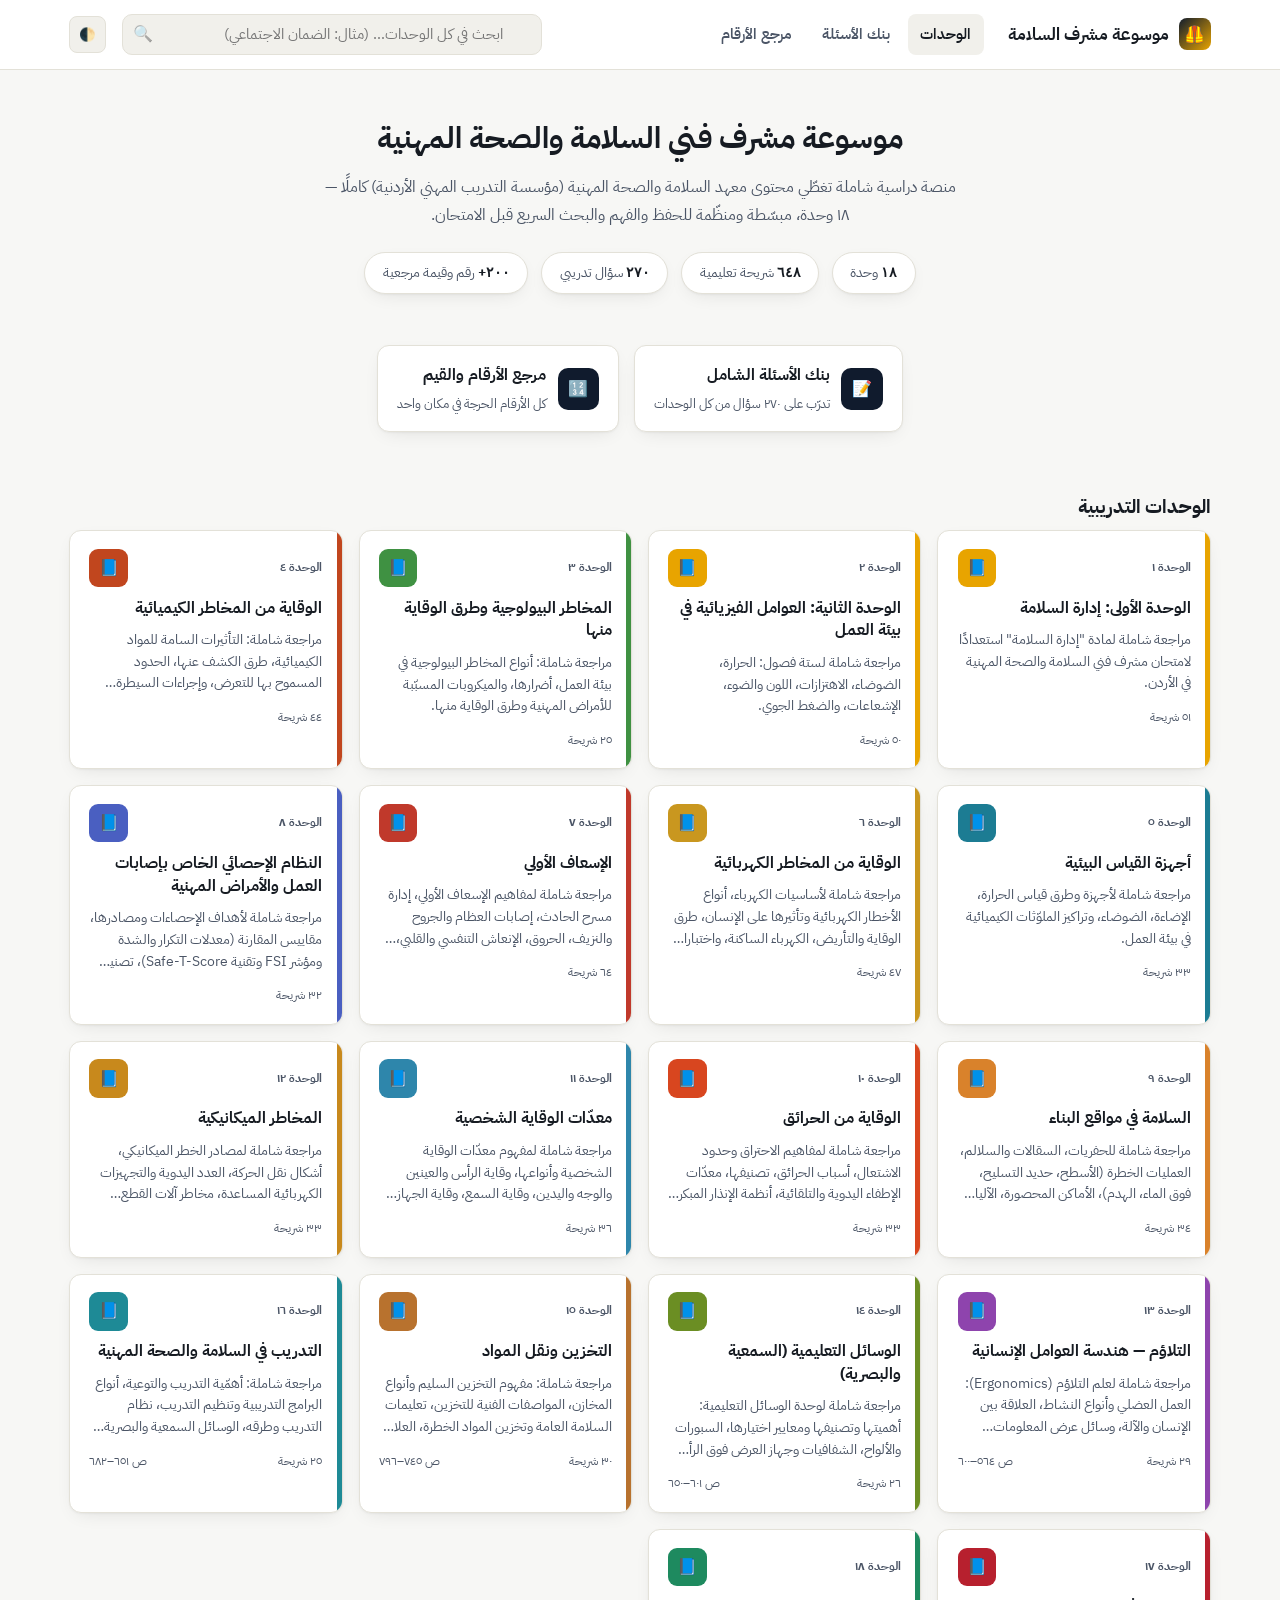
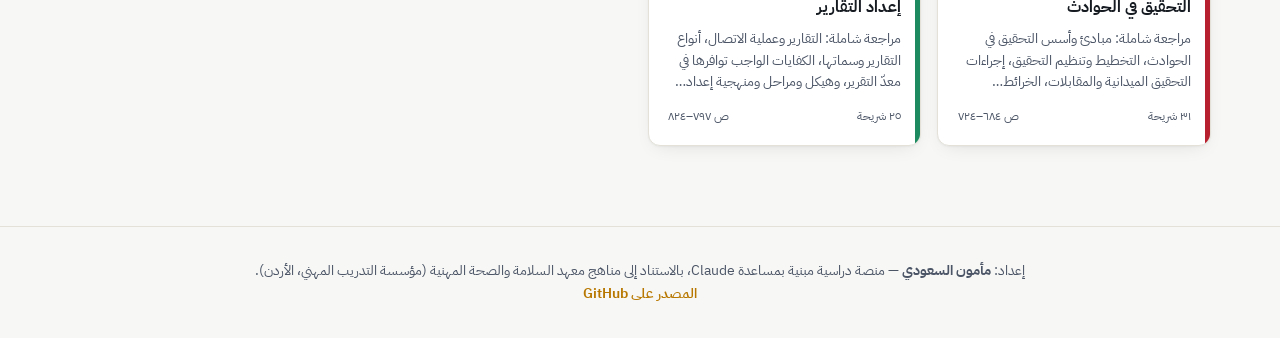
==== index.html @ 8587c23a "Initial commit: OSH supervisor study platform (18 units) Static study site covering all 18 units of " ====
<!DOCTYPE html>
<html lang="ar" dir="rtl">
<head>
<meta charset="UTF-8">
<meta name="viewport" content="width=device-width, initial-scale=1">
<title>موسوعة مشرف السلامة — منصة دراسية شاملة</title>
<meta name="description" content="منصة دراسية شاملة لتحضير امتحان مشرف فني السلامة والصحة المهنية: 18 وحدة، بنك أسئلة، مرجع أرقام، وبحث فوري في كل المحتوى.">
<link rel="preconnect" href="https://fonts.googleapis.com">
<link rel="preconnect" href="https://fonts.gstatic.com" crossorigin>
<link href="https://fonts.googleapis.com/css2?family=IBM+Plex+Sans+Arabic:wght@400;500;600;700;800&family=IBM+Plex+Mono:wght@500&display=swap" rel="stylesheet">
<link rel="stylesheet" href="assets/style.css">
<link rel="icon" href="data:image/svg+xml,<svg xmlns=%22http://www.w3.org/2000/svg%22 viewBox=%220 0 100 100%22><text y=%22.9em%22 font-size=%2290%22>🦺</text></svg>">
</head>
<body>

<header class="site">
  <div class="header-row">
    <a class="brand" href="index.html"><span class="logo">🦺</span><span>موسوعة مشرف السلامة</span></a>
    <button class="hamburger" id="hamburger" aria-label="القائمة">☰</button>
    <nav class="top" id="topNav">
      <a href="index.html" class="active">الوحدات</a>
      <a href="quiz.html">بنك الأسئلة</a>
      <a href="numbers.html">مرجع الأرقام</a>
    </nav>
    <div class="search-wrap">
      <input id="globalSearch" type="text" placeholder="ابحث في كل الوحدات… (مثال: الضمان الاجتماعي)" autocomplete="off">
      <span class="search-icon">🔍</span>
      <div class="search-results" id="searchResults"></div>
    </div>
    <button class="theme-btn" id="themeToggle" title="تبديل الوضع الليلي/النهاري">🌓</button>
  </div>
</header>

<main class="wrap">
  <section class="hero">
    <h1>موسوعة مشرف فني السلامة والصحة المهنية</h1>
    <p>منصة دراسية شاملة تغطّي محتوى معهد السلامة والصحة المهنية (مؤسسة التدريب المهني الأردنية) كاملًا — ١٨ وحدة، مبسّطة ومنظّمة للحفظ والفهم والبحث السريع قبل الامتحان.</p>
    <div class="stats-strip">
      <span class="stat-chip"><b id="statUnits">١٨</b> وحدة</span>
      <span class="stat-chip"><b id="statSlides">—</b> شريحة تعليمية</span>
      <span class="stat-chip"><b id="statQ">٢٧٠</b> سؤال تدريبي</span>
      <span class="stat-chip"><b id="statNum">٢٠٠+</b> رقم وقيمة مرجعية</span>
    </div>
  </section>

  <div class="tools-row">
    <a class="tool-card" href="quiz.html">
      <span class="ic">📝</span>
      <span><span class="tt">بنك الأسئلة الشامل</span><br><span class="ds">تدرّب على ٢٧٠ سؤال من كل الوحدات</span></span>
    </a>
    <a class="tool-card" href="numbers.html">
      <span class="ic">🔢</span>
      <span><span class="tt">مرجع الأرقام والقيم</span><br><span class="ds">كل الأرقام الحرجة في مكان واحد</span></span>
    </a>
  </div>

  <section class="section-h"><h2>الوحدات التدريبية</h2></section>
  <div class="grid" id="unitsGrid">
    <div class="loading">جاري التحميل…</div>
  </div>
</main>

<footer class="site">
  <div class="wrap">
    إعداد: <strong>مأمون السعودي</strong> — منصة دراسية مبنية بمساعدة Claude، بالاستناد إلى مناهج معهد السلامة والصحة المهنية (مؤسسة التدريب المهني، الأردن).<br>
    <a href="https://github.com/mam87/osh-supervisor-study" target="_blank" rel="noopener">المصدر على GitHub</a>
  </div>
</footer>

<script src="assets/app.js"></script>
<script>
(async function(){
  try{
    const catalog = await loadJSON("catalog.json");
    const grid = document.getElementById("unitsGrid");
    let totalSlides = 0;
    grid.innerHTML = catalog.map(u => {
      totalSlides += u.slideCount;
      const c = u.colors || {};
      return `<a class="ucard" href="unit.html?u=${u.n}" style="--uc-color:${c.amber || '#E8A400'}">
        <div style="display:flex; align-items:center; justify-content:space-between;">
          <span class="un">الوحدة ${toAr(u.n)}</span>
          <span class="uicon" style="--uc-color:${c.amber || '#E8A400'}">📘</span>
        </div>
        <div class="ut">${escapeHtml(u.title)}</div>
        <div class="ud">${escapeHtml(u.description || '')}</div>
        <div class="um"><span>${toAr(u.slideCount)} شريحة</span>${u.pages && u.pages !== '—' ? `<span>ص ${u.pages}</span>` : '<span></span>'}</div>
      </a>`;
    }).join("");
    document.getElementById("statSlides").textContent = toAr(totalSlides);
  }catch(e){
    document.getElementById("unitsGrid").innerHTML = '<div class="empty-state">تعذّر تحميل بيانات الوحدات.</div>';
    console.error(e);
  }
})();
function toAr(n){
  const d = ['٠','١','٢','٣','٤','٥','٦','٧','٨','٩'];
  return String(n).split('').map(c => /[0-9]/.test(c) ? d[+c] : c).join('');
}
</script>
</body>
</html>
---- assets/style.css ----
/* ===== OSH Supervisor Study — shared site stylesheet ===== */
:root{
  --bg:#F7F7F5; --surface:#FFFFFF; --surface-2:#F1F0EB;
  --ink:#161B22; --ink-soft:#4B5566; --line:#E3E1D8;
  --brand:#101B2D; --brand-2:#E8A400; --brand-2-deep:#B87800;
  --good:#1E6E4E; --bad:#B3271E;
  --radius:12px;
  --shadow:0 1px 2px rgba(20,20,10,.04), 0 6px 20px -8px rgba(20,20,10,.12);
  color-scheme: light;
}
:root[data-theme="dark"]{
  --bg:#0F1115; --surface:#171A21; --surface-2:#1D212B;
  --ink:#EDEEF0; --ink-soft:#A9AFBC; --line:#2A2F3A;
  color-scheme: dark;
}
@media (prefers-color-scheme: dark){
  :root:not([data-theme="light"]){
    --bg:#0F1115; --surface:#171A21; --surface-2:#1D212B;
    --ink:#EDEEF0; --ink-soft:#A9AFBC; --line:#2A2F3A;
    color-scheme: dark;
  }
}
*{box-sizing:border-box;}
html{scroll-behavior:smooth;}
body{
  margin:0; background:var(--bg); color:var(--ink);
  font-family:'IBM Plex Sans Arabic', system-ui, -apple-system, sans-serif;
  line-height:1.75; -webkit-font-smoothing:antialiased;
}
a{color:inherit;}
img{max-width:100%;}
.wrap{max-width:1180px; margin:0 auto; padding:0 1.2rem;}

/* ---------- Header ---------- */
header.site{
  position:sticky; top:0; z-index:50; background:rgba(var(--surface-rgb,255,255,255),.9);
  background:var(--surface); border-bottom:1px solid var(--line);
  backdrop-filter:blur(8px);
}
.header-row{display:flex; align-items:center; gap:1rem; padding:.85rem 1.2rem; max-width:1180px; margin:0 auto;}
.brand{display:flex; align-items:center; gap:.6rem; font-weight:700; font-size:1.05rem; white-space:nowrap; text-decoration:none; color:var(--ink);}
.brand .logo{width:2rem; height:2rem; border-radius:8px; background:linear-gradient(135deg,var(--brand),var(--brand-2)); display:flex; align-items:center; justify-content:center; color:#fff; font-size:1.05rem; flex-shrink:0;}
nav.top{display:flex; gap:.3rem; margin-inline-start:.5rem;}
nav.top a{padding:.5rem .8rem; border-radius:8px; font-size:.92rem; font-weight:600; color:var(--ink-soft); text-decoration:none; white-space:nowrap;}
nav.top a:hover, nav.top a.active{background:var(--surface-2); color:var(--ink);}
.search-wrap{flex:1; position:relative; max-width:420px; margin-inline-start:auto;}
.search-wrap input{
  width:100%; padding:.55rem 2.4rem .55rem .9rem; border-radius:10px; border:1px solid var(--line);
  background:var(--surface-2); color:var(--ink); font-family:inherit; font-size:.92rem;
}
.search-wrap input:focus{outline:2px solid var(--brand-2); outline-offset:1px;}
.search-icon{position:absolute; inset-inline-end:.7rem; top:50%; transform:translateY(-50%); opacity:.5; pointer-events:none;}
.theme-btn{background:var(--surface-2); border:1px solid var(--line); border-radius:8px; width:2.3rem; height:2.3rem; display:flex; align-items:center; justify-content:center; cursor:pointer; color:var(--ink); flex-shrink:0;}
.hamburger{display:none; background:none; border:none; cursor:pointer; color:var(--ink); padding:.4rem;}

.search-results{position:absolute; top:calc(100% + .5rem); inset-inline:0; background:var(--surface); border:1px solid var(--line); border-radius:12px; box-shadow:var(--shadow); max-height:70vh; overflow:auto; z-index:60; display:none;}
.search-results.open{display:block;}
.search-results .sr-item{display:block; padding:.7rem .9rem; border-bottom:1px solid var(--line); text-decoration:none; color:var(--ink);}
.search-results .sr-item:last-child{border-bottom:none;}
.search-results .sr-item:hover{background:var(--surface-2);}
.sr-unit{font-size:.72rem; color:var(--brand-2-deep); font-weight:700; margin-bottom:.15rem;}
.sr-title{font-weight:600; font-size:.95rem; margin-bottom:.2rem;}
.sr-snippet{font-size:.82rem; color:var(--ink-soft);}
.sr-empty, .sr-hint{padding:1rem; color:var(--ink-soft); font-size:.88rem;}
mark{background:var(--brand-2); color:#161B22; padding:0 .1em; border-radius:2px;}

/* ---------- Hero / Home ---------- */
.hero{padding:2.6rem 0 1.6rem; text-align:center;}
.hero h1{font-size:1.9rem; margin:0 0 .5rem; font-weight:800;}
.hero p{color:var(--ink-soft); max-width:640px; margin:0 auto; font-size:1.02rem;}
.stats-strip{display:flex; gap:.8rem; justify-content:center; flex-wrap:wrap; margin-top:1.4rem;}
.stat-chip{background:var(--surface); border:1px solid var(--line); border-radius:999px; padding:.5rem 1.1rem; font-size:.85rem; color:var(--ink-soft); box-shadow:var(--shadow);}
.stat-chip b{color:var(--ink); font-family:'IBM Plex Mono',monospace;}

.tools-row{display:flex; gap:.9rem; flex-wrap:wrap; justify-content:center; margin:1.6rem 0 2.2rem;}
.tool-card{display:flex; align-items:center; gap:.7rem; background:var(--surface); border:1px solid var(--line); border-radius:var(--radius); padding:.9rem 1.2rem; text-decoration:none; color:var(--ink); box-shadow:var(--shadow); min-width:200px;}
.tool-card .ic{width:2.6rem; height:2.6rem; border-radius:10px; background:var(--brand); color:#fff; display:flex; align-items:center; justify-content:center; flex-shrink:0;}
.tool-card .tt{font-weight:700; font-size:.98rem;}
.tool-card .ds{font-size:.8rem; color:var(--ink-soft);}

.grid{display:grid; grid-template-columns:repeat(auto-fill, minmax(270px,1fr)); gap:1rem; padding:0 0 3rem;}
.ucard{
  display:flex; flex-direction:column; gap:.6rem; background:var(--surface); border:1px solid var(--line);
  border-radius:var(--radius); padding:1.1rem 1.2rem; text-decoration:none; color:var(--ink); box-shadow:var(--shadow);
  position:relative; overflow:hidden; transition:transform .15s ease;
}
.ucard:hover{transform:translateY(-2px);}
.ucard::before{content:""; position:absolute; inset-inline-start:0; top:0; bottom:0; width:5px; background:var(--uc-color,var(--brand-2));}
.ucard .un{font-size:.72rem; color:var(--ink-soft); font-weight:700;}
.ucard .ut{font-weight:700; font-size:1.02rem; line-height:1.4;}
.ucard .ud{font-size:.85rem; color:var(--ink-soft); line-height:1.6; display:-webkit-box; -webkit-line-clamp:3; -webkit-box-orient:vertical; overflow:hidden;}
.ucard .um{display:flex; justify-content:space-between; font-size:.75rem; color:var(--ink-soft); margin-top:.2rem; font-variant-numeric:tabular-nums;}
.ucard .uicon{width:2.4rem; height:2.4rem; border-radius:9px; display:flex; align-items:center; justify-content:center; background:var(--uc-color,var(--brand-2)); color:#fff;}

section.section-h{padding:1.4rem 0 .4rem;}
section.section-h h2{font-size:1.2rem; margin:0;}

/* ---------- Unit page ---------- */
.unit-layout{display:grid; grid-template-columns:260px 1fr; gap:1.6rem; padding:1.4rem 0 4rem; align-items:start;}
@media (max-width:900px){ .unit-layout{grid-template-columns:1fr;} }

.unit-hero{border-radius:16px; padding:1.6rem 1.7rem; color:#fff; background:var(--uc-navy,#101B2D); margin-bottom:0;}
.unit-hero .un{font-size:.8rem; opacity:.75; font-weight:700; margin-bottom:.4rem;}
.unit-hero h1{font-size:1.55rem; margin:0 0 .5rem;}
.unit-hero p{opacity:.85; font-size:.95rem; margin:0;}
.unit-hero .um{display:flex; gap:1rem; flex-wrap:wrap; margin-top:.9rem; font-size:.8rem; opacity:.85;}

aside.toc{position:sticky; top:4.6rem; max-height:calc(100vh - 5.6rem); overflow:auto; background:var(--surface); border:1px solid var(--line); border-radius:var(--radius); padding:.8rem; box-shadow:var(--shadow);}
aside.toc h3{font-size:.78rem; text-transform:uppercase; letter-spacing:.03em; color:var(--ink-soft); margin:.3rem .4rem .5rem;}
aside.toc a{display:block; padding:.42rem .55rem; border-radius:7px; font-size:.87rem; text-decoration:none; color:var(--ink-soft);}
aside.toc a:hover{background:var(--surface-2); color:var(--ink);}
aside.toc a.active{background:var(--surface-2); color:var(--ink); font-weight:700;}
aside.toc a.divider-link{color:var(--ink); font-weight:700; margin-top:.4rem;}

.unit-main{display:flex; flex-direction:column; gap:1.1rem;}
.slide-block{background:var(--surface); border:1px solid var(--line); border-radius:var(--radius); padding:1.3rem 1.5rem; scroll-margin-top:4.6rem;}
.slide-block.kind-divider{background:var(--uc-navy,#101B2D); color:#fff; border:none;}
.slide-block.kind-divider .eyebrow2{color:rgba(255,255,255,.7);}
.slide-block .eyebrow2{font-size:.78rem; font-weight:700; color:var(--uc-amber-deep,var(--brand-2-deep)); margin-bottom:.4rem;}
.slide-block h2{font-size:1.28rem; margin:0 0 .8rem;}
.slide-block h1{font-size:1.5rem; margin:0 0 .6rem;}

.card{background:var(--surface-2); border:1px solid var(--line); border-radius:10px; padding:1rem 1.2rem; margin-bottom:.9rem;}
.kind-divider .card{background:rgba(255,255,255,.08); border-color:rgba(255,255,255,.15);}
.card h3{font-size:.98rem; color:var(--uc-amber-deep,var(--brand-2-deep)); margin:0 0 .45rem; font-weight:700;}
p{margin:0 0 .65rem; color:var(--ink-soft);}
.kind-divider p{color:rgba(255,255,255,.85);}
.meta{font-size:.9rem; color:var(--ink-soft); margin-top:1rem; line-height:1.9;}
.small{font-size:.85rem; color:var(--ink-soft);}
ul.list, ol.list{list-style:none; margin:.4rem 0 0; padding:0;}
ul.list li, ol.list li{position:relative; padding-inline-start:1.3rem; margin-bottom:.5rem; color:var(--ink);}
ul.list li::before{content:"–"; position:absolute; inset-inline-start:0; color:var(--uc-amber-deep,var(--brand-2-deep)); font-weight:700;}
ol.list{counter-reset:item;}
ol.list li{counter-increment:item; padding-inline-start:1.9rem;}
ol.list li::before{content:counter(item); position:absolute; inset-inline-start:0; top:.05rem; width:1.3rem; height:1.3rem; border-radius:50%; background:var(--uc-navy,var(--brand)); color:#fff; font-size:.7rem; display:flex; align-items:center; justify-content:center; font-weight:700;}
table{width:100%; border-collapse:collapse; margin:.8rem 0; font-size:.86rem;}
th,td{border:1px solid var(--line); padding:.45rem .55rem; text-align:right; vertical-align:top;}
th{background:var(--uc-navy,var(--brand)); color:#fff; font-weight:600; font-size:.76rem;}
tbody tr:nth-child(even){background:var(--surface-2);}
.num-table td{text-align:center; font-variant-numeric:tabular-nums; font-family:'IBM Plex Mono',monospace;}
.formula-box{background:var(--uc-navy,var(--brand)); color:#fff; border-radius:10px; padding:1rem 1.2rem; margin:.8rem 0;}
.formula-box .fname{color:var(--uc-amber,var(--brand-2)); font-weight:700; font-size:.88rem; margin-bottom:.4rem;}
.formula-box .feq{font-family:'IBM Plex Mono',monospace; font-size:1rem; text-align:center; padding:.7rem; background:rgba(255,255,255,.08); border-radius:8px; margin:.5rem 0;}
.formula-box p{color:rgba(255,255,255,.85);}
.grid2{display:grid; grid-template-columns:1fr 1fr; gap:.7rem;}
@media (max-width:560px){.grid2{grid-template-columns:1fr;}}
.dot-num{display:none;} /* not needed in document flow */

details.q{background:var(--surface-2); border:1px solid var(--line); border-radius:9px; padding:.75rem .95rem; margin-bottom:.65rem;}
details.q summary{cursor:pointer; font-weight:600; font-size:.94rem; list-style:none; display:flex; gap:.45rem; align-items:flex-start;}
details.q summary::-webkit-details-marker{display:none;}
details.q summary::before{content:"▸"; color:var(--uc-amber-deep,var(--brand-2-deep)); flex-shrink:0; transition:transform .15s;}
details.q[open] summary::before{transform:rotate(90deg);}
.qopts{margin-top:.5rem; font-size:.88rem; color:var(--ink-soft);}
.qopts div{padding:.2rem 0;}
.answer{margin-top:.6rem; padding-top:.5rem; border-top:1px dashed var(--line); font-size:.87rem;}
.answer b{color:var(--good);}

.unit-nav{display:flex; justify-content:space-between; gap:.8rem; margin-top:.5rem;}
.unit-nav a{flex:1; display:flex; flex-direction:column; gap:.2rem; padding:.9rem 1.1rem; background:var(--surface); border:1px solid var(--line); border-radius:10px; text-decoration:none; color:var(--ink);}
.unit-nav a:last-child{text-align:end;}
.unit-nav .lbl{font-size:.72rem; color:var(--ink-soft);}
.unit-nav .ttl{font-weight:700; font-size:.9rem;}

/* ---------- Quiz page ---------- */
.filters{display:flex; gap:.5rem; flex-wrap:wrap; margin:1rem 0;}
.filters select, .filters button, .filters input{
  padding:.5rem .8rem; border-radius:8px; border:1px solid var(--line); background:var(--surface); color:var(--ink); font-family:inherit; font-size:.88rem;
}
.btn{background:var(--brand); color:#fff; border:none; border-radius:8px; padding:.6rem 1.1rem; font-weight:700; cursor:pointer; font-family:inherit; font-size:.9rem;}
.btn.secondary{background:var(--surface-2); color:var(--ink); border:1px solid var(--line);}
.quiz-card{background:var(--surface); border:1px solid var(--line); border-radius:var(--radius); padding:1.4rem 1.5rem; box-shadow:var(--shadow);}
.quiz-progress{font-size:.8rem; color:var(--ink-soft); margin-bottom:.6rem; font-variant-numeric:tabular-nums;}
.quiz-unit-tag{font-size:.72rem; color:var(--brand-2-deep); font-weight:700; margin-bottom:.4rem;}
.quiz-q{font-size:1.08rem; font-weight:700; margin-bottom:1rem;}
.quiz-opt{display:block; width:100%; text-align:start; padding:.7rem .9rem; margin-bottom:.55rem; border:1px solid var(--line); border-radius:9px; background:var(--surface-2); color:var(--ink); cursor:pointer; font-family:inherit; font-size:.93rem;}
.quiz-opt:hover{border-color:var(--brand-2);}
.quiz-opt.correct{background:rgba(30,110,78,.15); border-color:var(--good);}
.quiz-opt.wrong{background:rgba(179,39,30,.15); border-color:var(--bad);}
.quiz-explain{margin-top:1rem; padding-top:.9rem; border-top:1px dashed var(--line); font-size:.9rem; color:var(--ink-soft);}
.quiz-footer{display:flex; justify-content:space-between; margin-top:1.2rem;}
.score-badge{font-family:'IBM Plex Mono',monospace; font-weight:700;}

/* ---------- Numbers / reference page ---------- */
.num-toolbar{display:flex; gap:.6rem; flex-wrap:wrap; margin:1rem 0;}
.num-table-wrap{background:var(--surface); border:1px solid var(--line); border-radius:var(--radius); overflow:hidden; box-shadow:var(--shadow);}
.num-table-wrap table{margin:0;}
.num-table-wrap th{position:sticky; top:0;}

footer.site{border-top:1px solid var(--line); padding:2rem 0; text-align:center; color:var(--ink-soft); font-size:.85rem; margin-top:2rem;}
footer.site a{color:var(--brand-2-deep); text-decoration:none; font-weight:600;}

.loading{padding:3rem; text-align:center; color:var(--ink-soft);}
.empty-state{padding:2rem; text-align:center; color:var(--ink-soft);}

@media print{
  header.site, aside.toc, .unit-nav, footer.site{display:none !important;}
  .unit-layout{grid-template-columns:1fr; display:block;}
  .slide-block{break-inside:avoid; box-shadow:none; border:1px solid #ccc;}
}
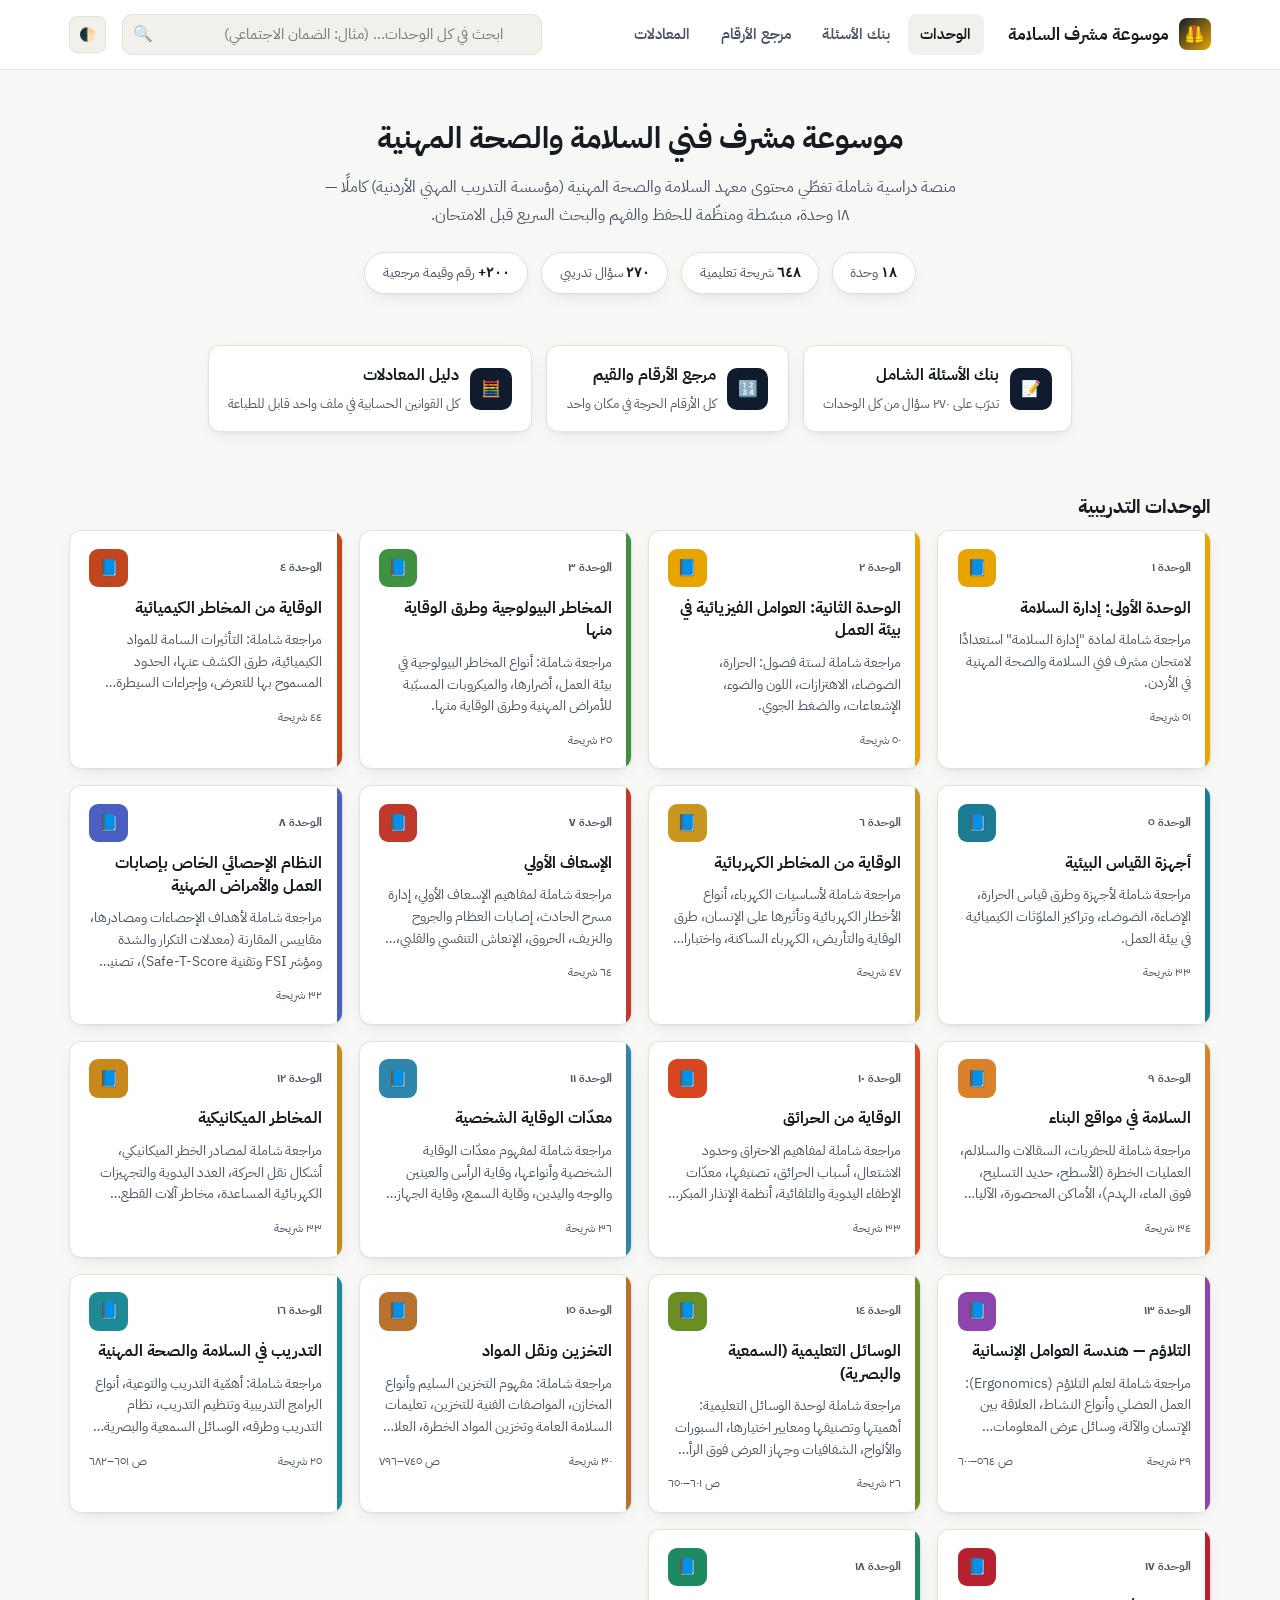
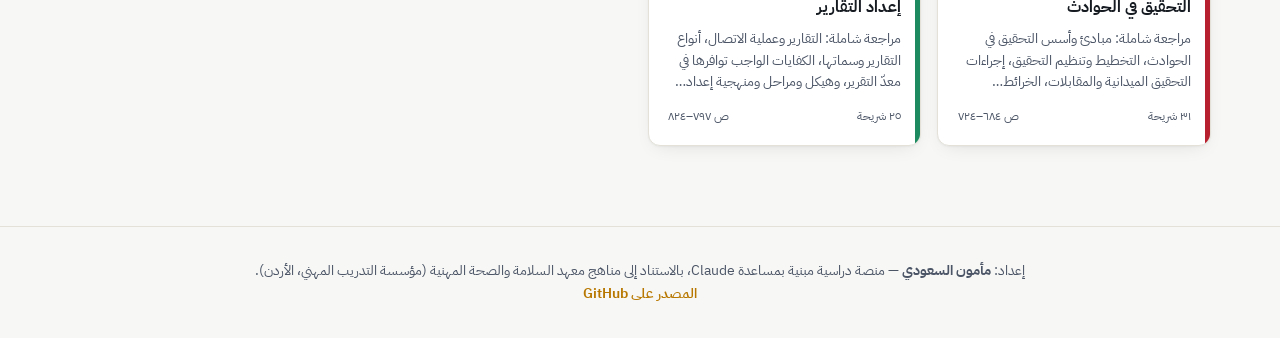
==== commit f48eeb3b: "Add consolidated equations reference page - scripts/build_equations.py extracts all formula-box entr" ====
--- a/index.html
+++ b/index.html
@@ -21,6 +21,7 @@
       <a href="index.html" class="active">الوحدات</a>
       <a href="quiz.html">بنك الأسئلة</a>
       <a href="numbers.html">مرجع الأرقام</a>
+      <a href="equations.html">المعادلات</a>
     </nav>
     <div class="search-wrap">
       <input id="globalSearch" type="text" placeholder="ابحث في كل الوحدات… (مثال: الضمان الاجتماعي)" autocomplete="off">
@@ -51,6 +52,10 @@
     <a class="tool-card" href="numbers.html">
       <span class="ic">🔢</span>
       <span><span class="tt">مرجع الأرقام والقيم</span><br><span class="ds">كل الأرقام الحرجة في مكان واحد</span></span>
+    </a>
+    <a class="tool-card" href="equations.html">
+      <span class="ic">🧮</span>
+      <span><span class="tt">دليل المعادلات</span><br><span class="ds">كل القوانين الحسابية في ملف واحد قابل للطباعة</span></span>
     </a>
   </div>
 
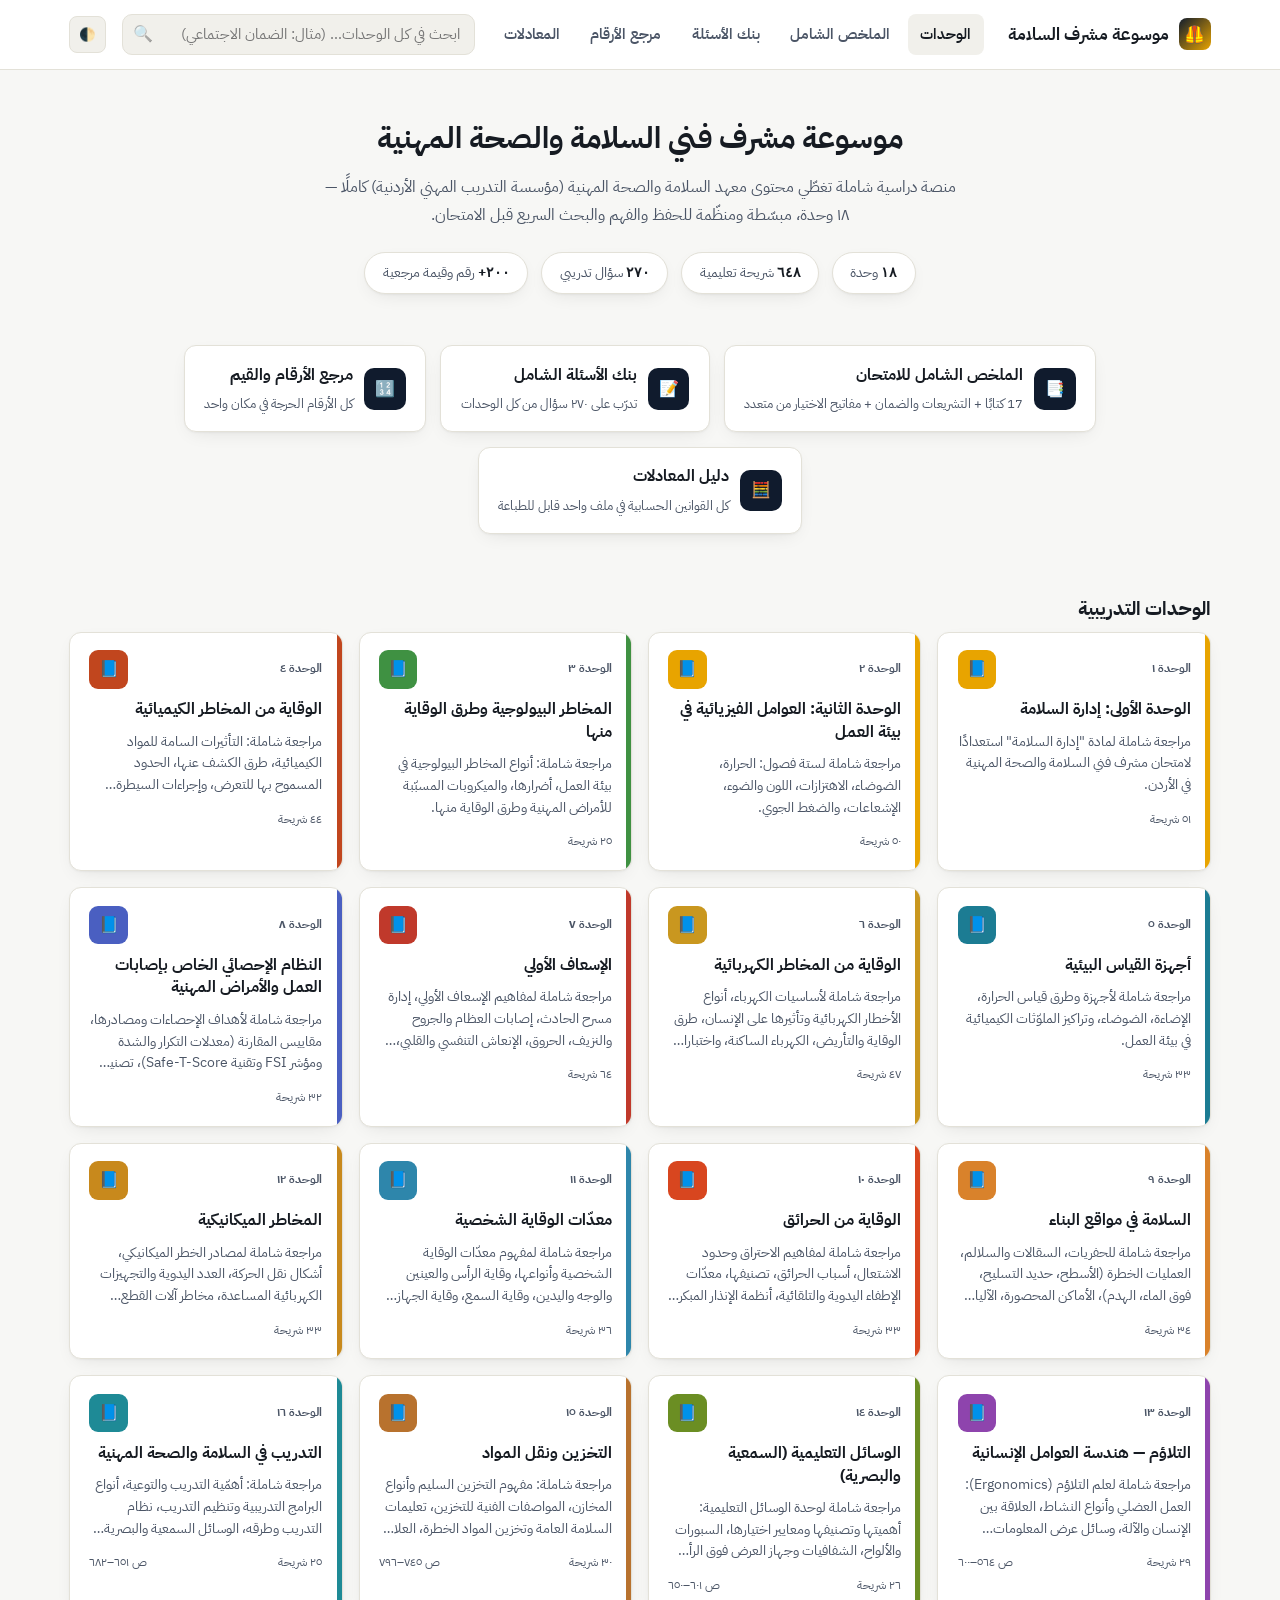
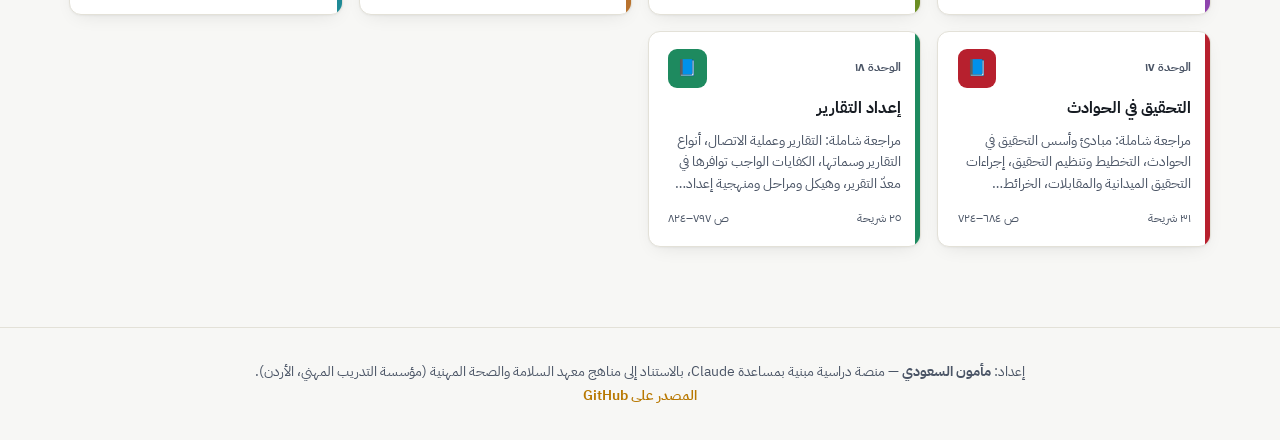
==== commit 36a058de: "إضافة صفحة الملخص الشامل للامتحان - summary.html: ملخص كتب المعهد الـ17 + التشريعات والضمان، مع مفات" ====
--- a/index.html
+++ b/index.html
@@ -19,6 +19,7 @@
     <button class="hamburger" id="hamburger" aria-label="القائمة">☰</button>
     <nav class="top" id="topNav">
       <a href="index.html" class="active">الوحدات</a>
+      <a href="summary.html">الملخص الشامل</a>
       <a href="quiz.html">بنك الأسئلة</a>
       <a href="numbers.html">مرجع الأرقام</a>
       <a href="equations.html">المعادلات</a>
@@ -45,6 +46,10 @@
   </section>
 
   <div class="tools-row">
+    <a class="tool-card" href="summary.html">
+      <span class="ic">📑</span>
+      <span><span class="tt">الملخص الشامل للامتحان</span><br><span class="ds">17 كتابًا + التشريعات والضمان + مفاتيح الاختيار من متعدد</span></span>
+    </a>
     <a class="tool-card" href="quiz.html">
       <span class="ic">📝</span>
       <span><span class="tt">بنك الأسئلة الشامل</span><br><span class="ds">تدرّب على ٢٧٠ سؤال من كل الوحدات</span></span>
--- a/assets/style.css
+++ b/assets/style.css
@@ -45,13 +45,20 @@
 nav.top a:hover, nav.top a.active{background:var(--surface-2); color:var(--ink);}
 .search-wrap{flex:1; position:relative; max-width:420px; margin-inline-start:auto;}
 .search-wrap input{
-  width:100%; padding:.55rem 2.4rem .55rem .9rem; border-radius:10px; border:1px solid var(--line);
+  width:100%; padding-block:.55rem; padding-inline:.9rem 2.4rem; border-radius:10px; border:1px solid var(--line);
   background:var(--surface-2); color:var(--ink); font-family:inherit; font-size:.92rem;
 }
 .search-wrap input:focus{outline:2px solid var(--brand-2); outline-offset:1px;}
 .search-icon{position:absolute; inset-inline-end:.7rem; top:50%; transform:translateY(-50%); opacity:.5; pointer-events:none;}
 .theme-btn{background:var(--surface-2); border:1px solid var(--line); border-radius:8px; width:2.3rem; height:2.3rem; display:flex; align-items:center; justify-content:center; cursor:pointer; color:var(--ink); flex-shrink:0;}
 .hamburger{display:none; background:none; border:none; cursor:pointer; color:var(--ink); padding:.4rem;}
+@media (max-width:980px){
+  .header-row{flex-wrap:wrap; gap:.6rem; padding:.7rem 1rem;}
+  .hamburger{display:block; margin-inline-start:auto; font-size:1.3rem;}
+  nav.top{display:none; order:10; width:100%; flex-direction:column; margin:0;}
+  nav.top.open{display:flex;}
+  .search-wrap{order:11; flex-basis:100%; max-width:none; margin:0;}
+}
 
 .search-results{position:absolute; top:calc(100% + .5rem); inset-inline:0; background:var(--surface); border:1px solid var(--line); border-radius:12px; box-shadow:var(--shadow); max-height:70vh; overflow:auto; z-index:60; display:none;}
 .search-results.open{display:block;}
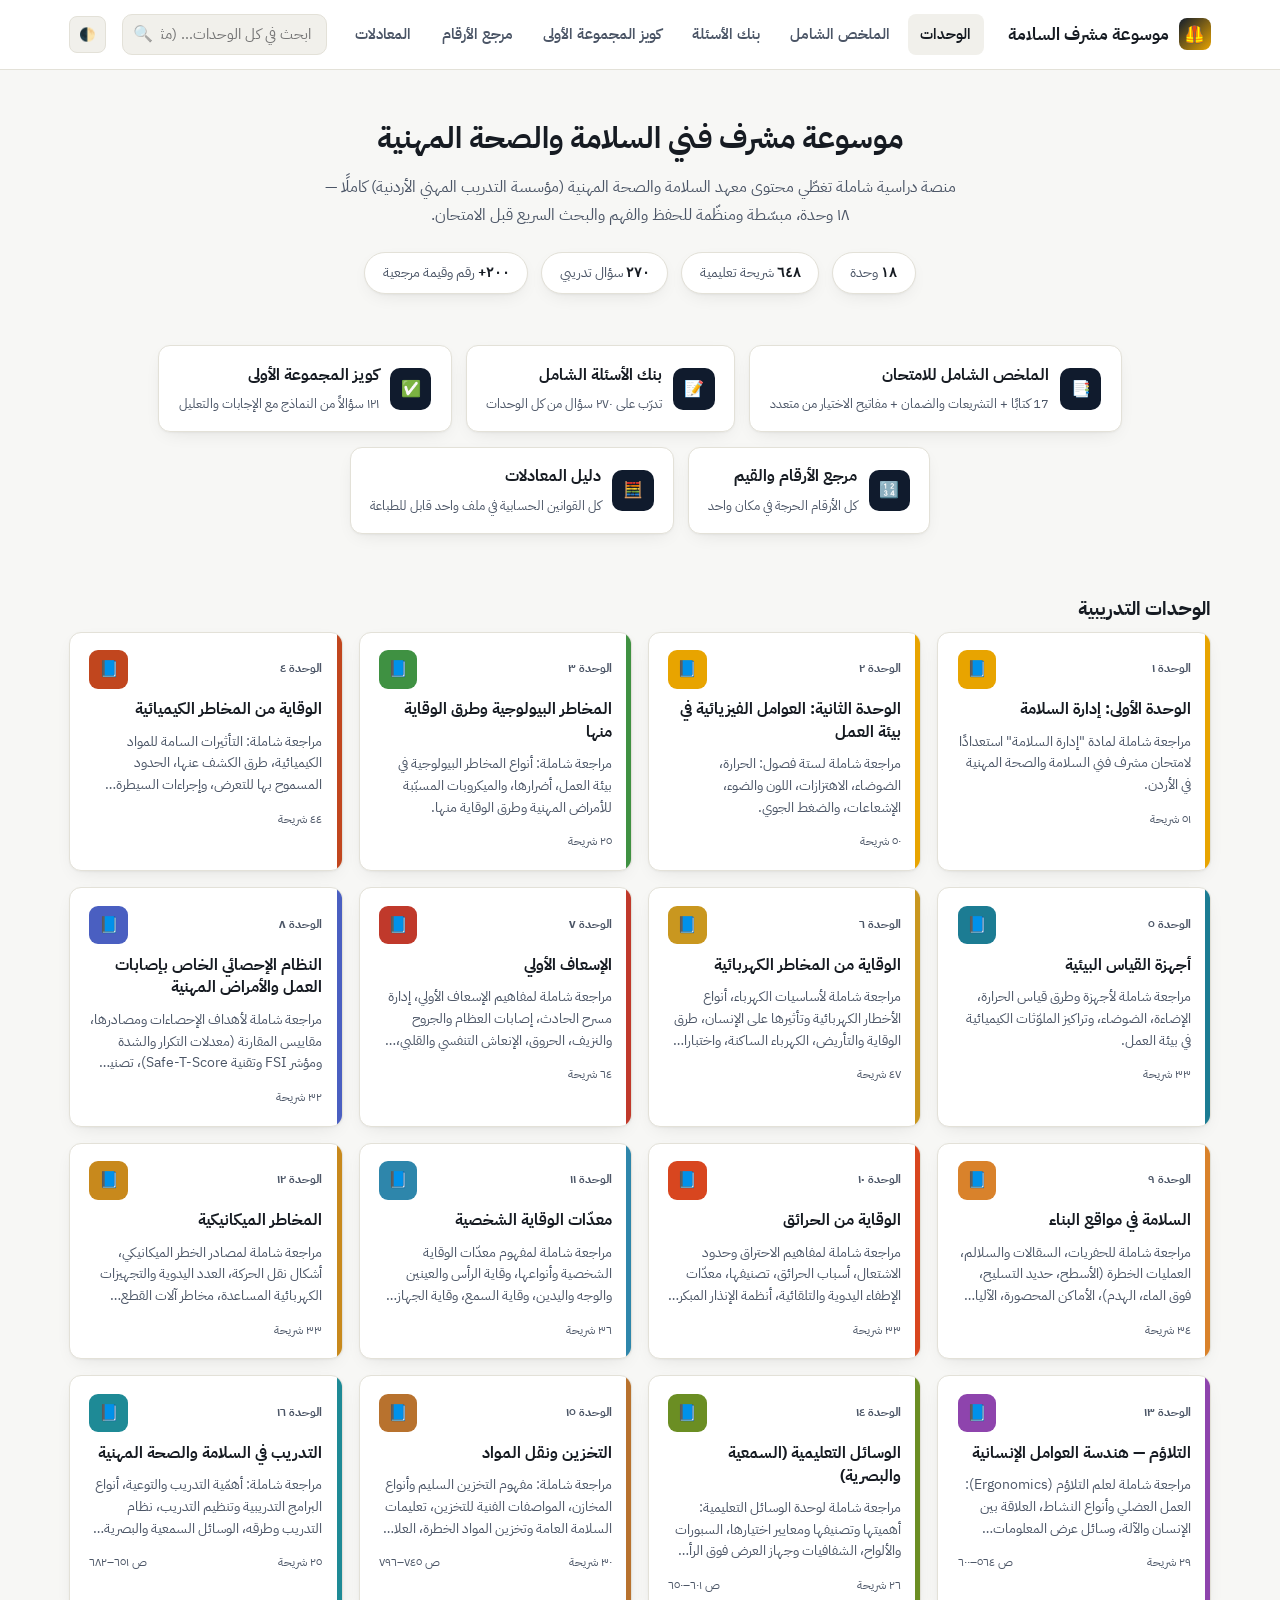
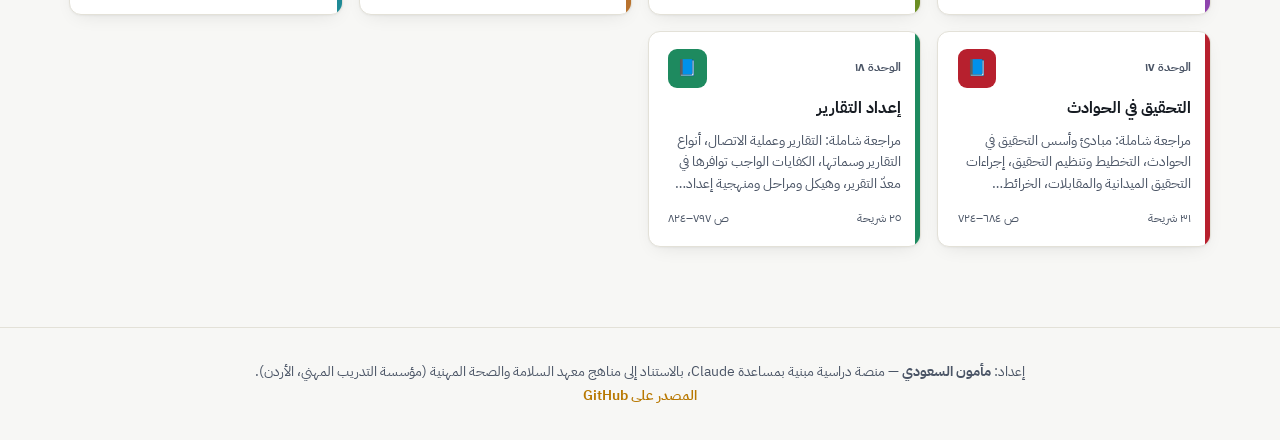
==== commit ba30b557: "إضافة كويز المجموعة الأولى (121 سؤالاً مع الإجابات) Co-Authored-By: Claude Opus 5.5 <noreply@anthrop" ====
--- a/index.html
+++ b/index.html
@@ -21,6 +21,7 @@
       <a href="index.html" class="active">الوحدات</a>
       <a href="summary.html">الملخص الشامل</a>
       <a href="quiz.html">بنك الأسئلة</a>
+      <a href="group1-quiz.html">كويز المجموعة الأولى</a>
       <a href="numbers.html">مرجع الأرقام</a>
       <a href="equations.html">المعادلات</a>
     </nav>
@@ -53,6 +54,10 @@
     <a class="tool-card" href="quiz.html">
       <span class="ic">📝</span>
       <span><span class="tt">بنك الأسئلة الشامل</span><br><span class="ds">تدرّب على ٢٧٠ سؤال من كل الوحدات</span></span>
+    </a>
+    <a class="tool-card" href="group1-quiz.html">
+      <span class="ic">✅</span>
+      <span><span class="tt">كويز المجموعة الأولى</span><br><span class="ds">١٢١ سؤالاً من النماذج مع الإجابات والتعليل</span></span>
     </a>
     <a class="tool-card" href="numbers.html">
       <span class="ic">🔢</span>
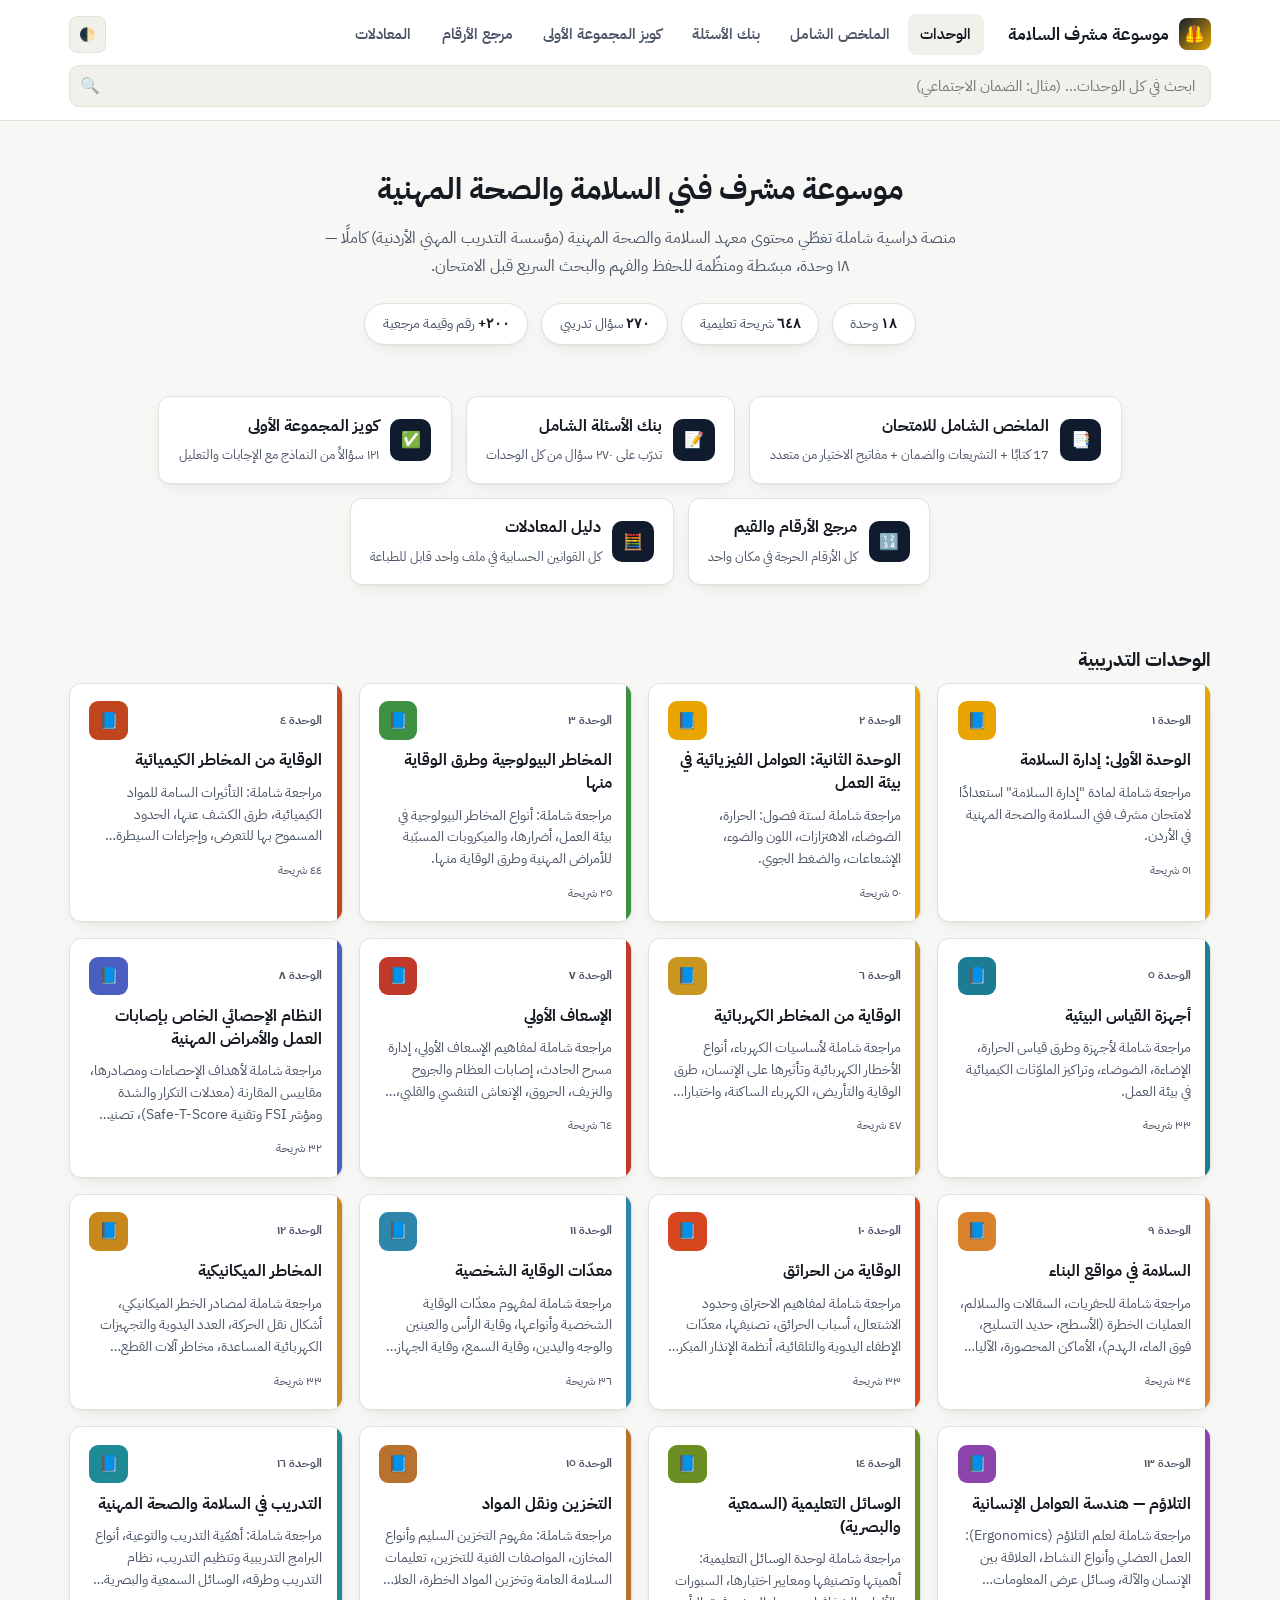
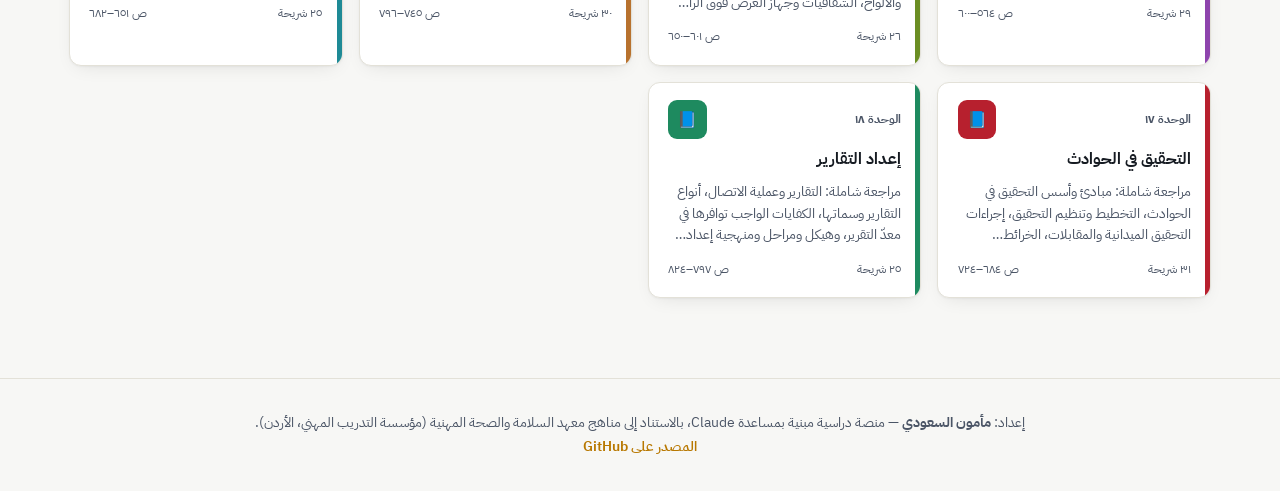
==== commit 32c423bb: "إجبار المتصفح على تحميل التنسيق الجديد Co-Authored-By: Claude Opus 5.5 <noreply@anthropic.com> Claud" ====
--- a/index.html
+++ b/index.html
@@ -8,7 +8,7 @@
 <link rel="preconnect" href="https://fonts.googleapis.com">
 <link rel="preconnect" href="https://fonts.gstatic.com" crossorigin>
 <link href="https://fonts.googleapis.com/css2?family=IBM+Plex+Sans+Arabic:wght@400;500;600;700;800&family=IBM+Plex+Mono:wght@500&display=swap" rel="stylesheet">
-<link rel="stylesheet" href="assets/style.css">
+<link rel="stylesheet" href="assets/style.css?v=2">
 <link rel="icon" href="data:image/svg+xml,<svg xmlns=%22http://www.w3.org/2000/svg%22 viewBox=%220 0 100 100%22><text y=%22.9em%22 font-size=%2290%22>🦺</text></svg>">
 </head>
 <body>
@@ -82,7 +82,7 @@
   </div>
 </footer>
 
-<script src="assets/app.js"></script>
+<script src="assets/app.js?v=2"></script>
 <script>
 (async function(){
   try{
--- a/assets/style.css
+++ b/assets/style.css
@@ -60,6 +60,16 @@
   .search-wrap{order:11; flex-basis:100%; max-width:none; margin:0;}
 }
 
+/* search on its own row under the nav (desktop) so it never gets squeezed */
+@media (min-width:981px){
+  .header-row{flex-wrap:wrap; row-gap:.6rem;}
+  .theme-btn{margin-inline-start:auto;}
+  .search-wrap{order:5; flex:1 1 100%; max-width:none; margin:0;}
+}
+@media (min-width:981px) and (max-width:1180px){
+  nav.top{margin-inline-start:0; gap:.1rem;}
+  nav.top a{padding:.45rem .5rem; font-size:.86rem;}
+}
 .search-results{position:absolute; top:calc(100% + .5rem); inset-inline:0; background:var(--surface); border:1px solid var(--line); border-radius:12px; box-shadow:var(--shadow); max-height:70vh; overflow:auto; z-index:60; display:none;}
 .search-results.open{display:block;}
 .search-results .sr-item{display:block; padding:.7rem .9rem; border-bottom:1px solid var(--line); text-decoration:none; color:var(--ink);}
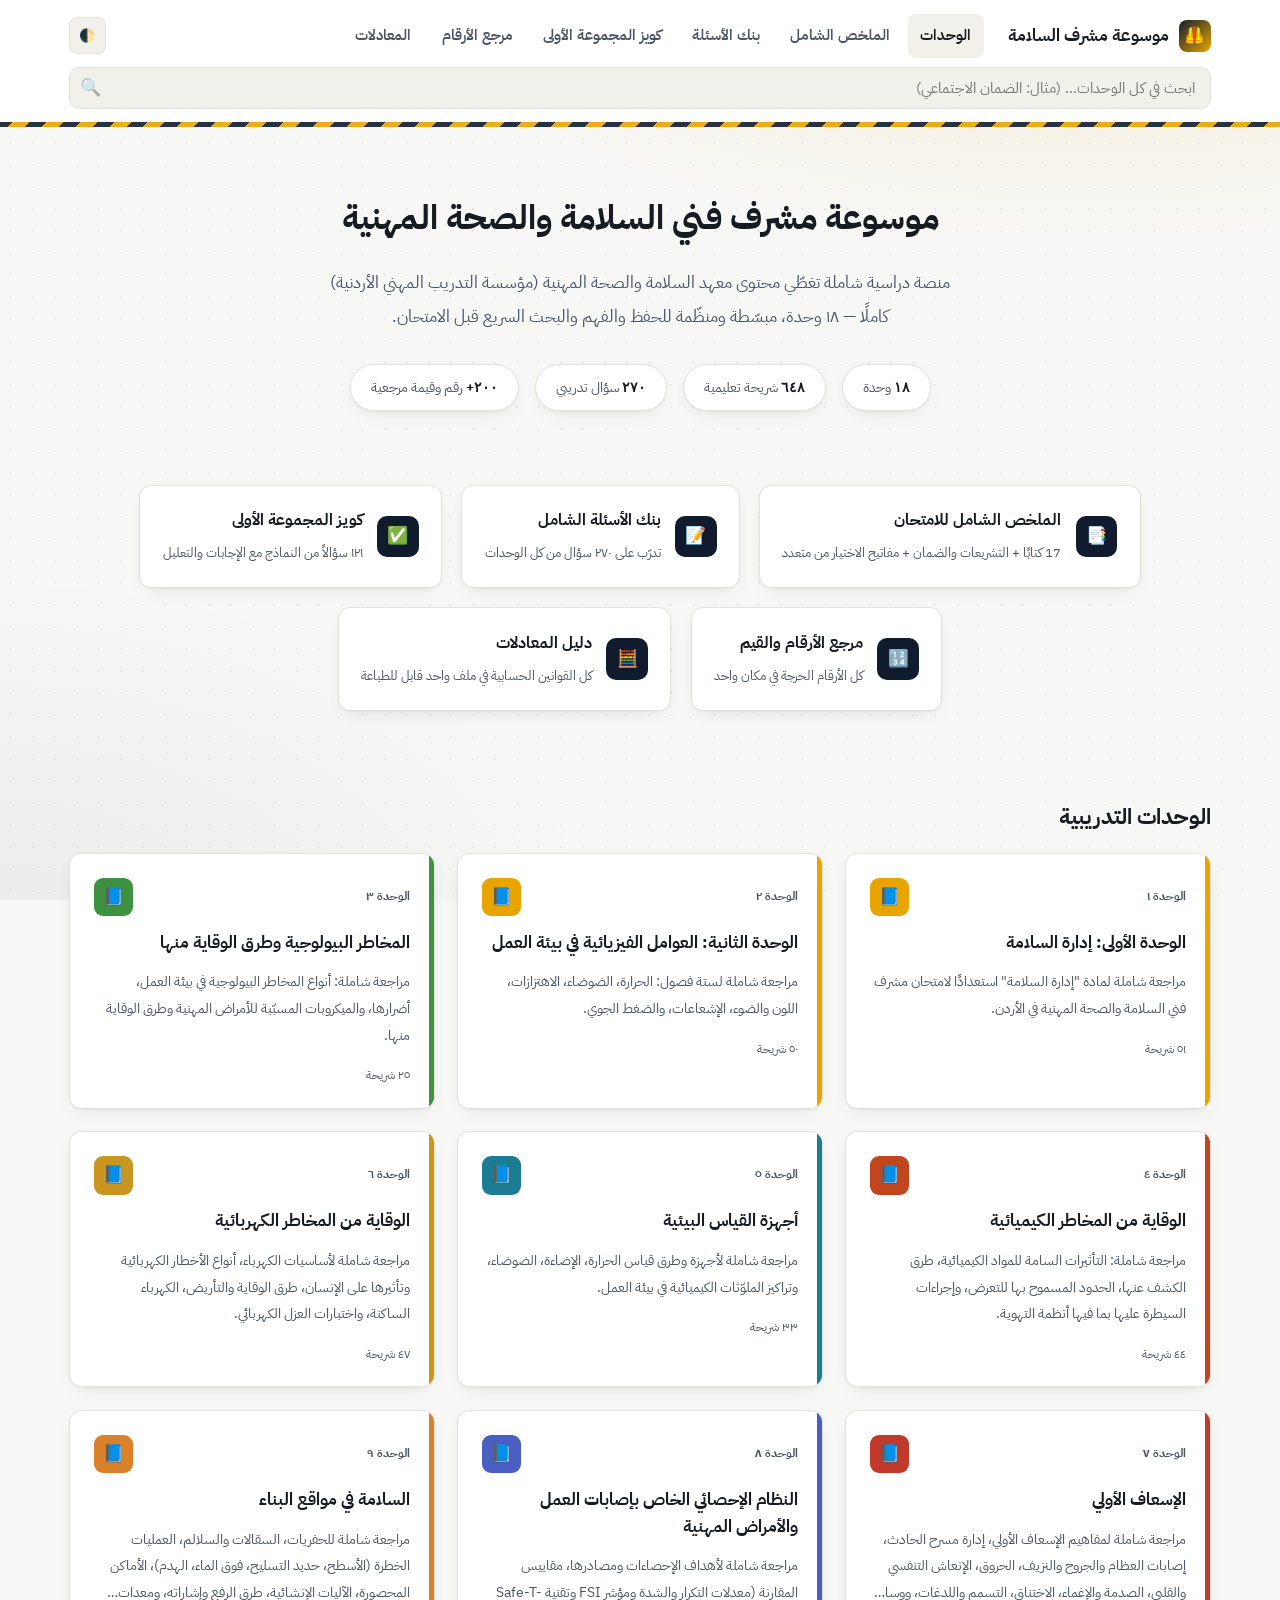
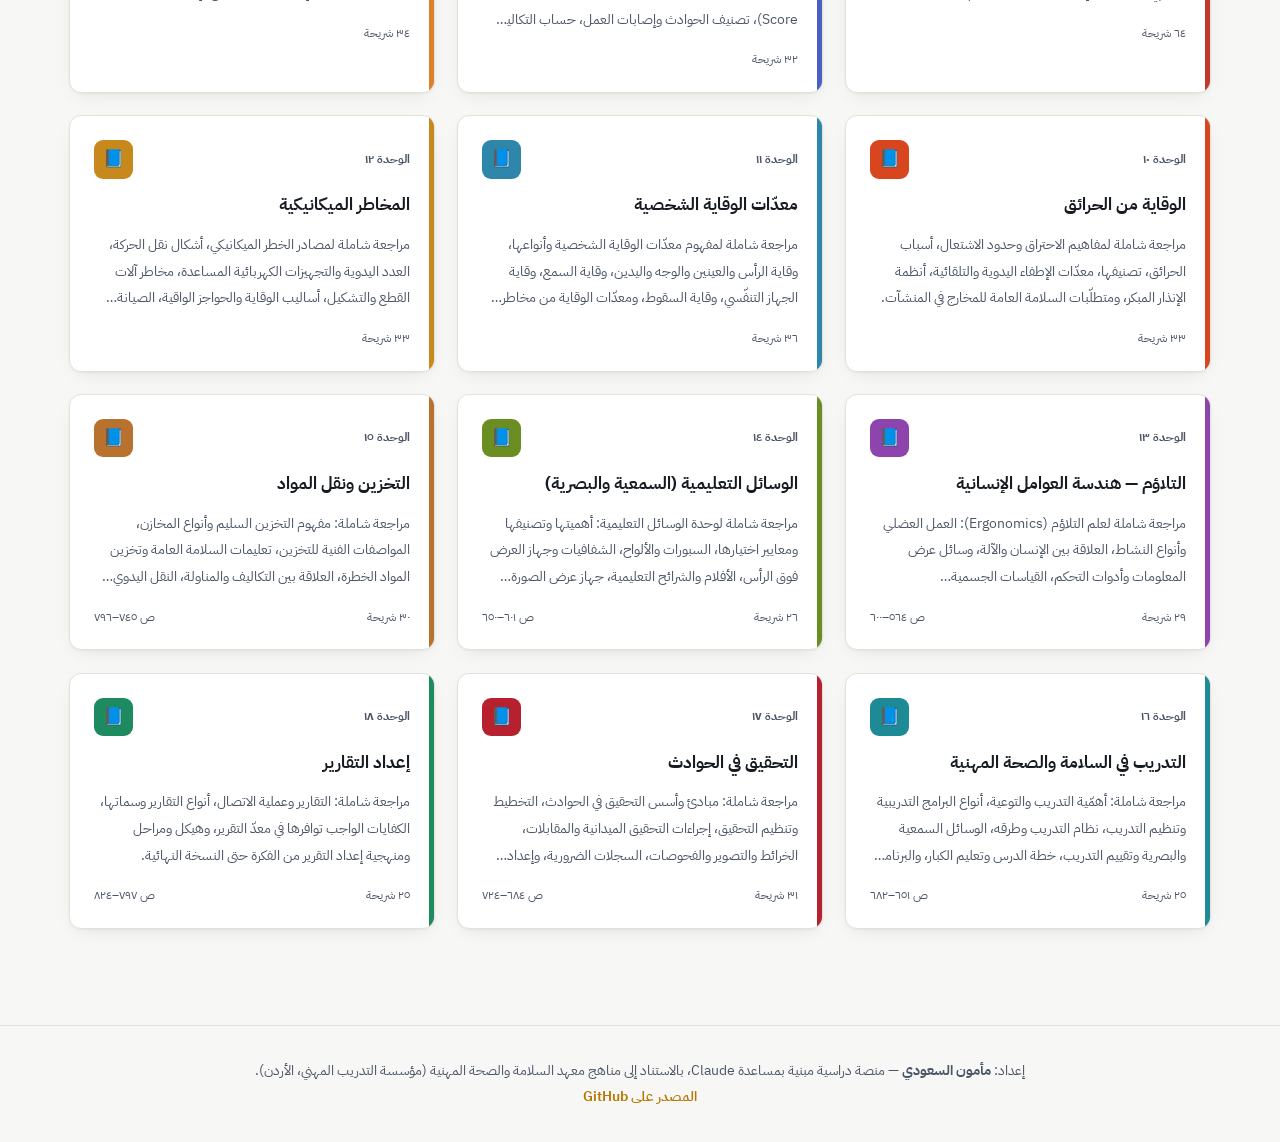
==== commit 1344145d: "خلفية منقطة مع شريط تحذيري، ومسافات أريح للقراءة، وإصلاح عرض صفحات الوحدات Co-Authored-By: Claude Op" ====
--- a/index.html
+++ b/index.html
@@ -8,7 +8,7 @@
 <link rel="preconnect" href="https://fonts.googleapis.com">
 <link rel="preconnect" href="https://fonts.gstatic.com" crossorigin>
 <link href="https://fonts.googleapis.com/css2?family=IBM+Plex+Sans+Arabic:wght@400;500;600;700;800&family=IBM+Plex+Mono:wght@500&display=swap" rel="stylesheet">
-<link rel="stylesheet" href="assets/style.css?v=2">
+<link rel="stylesheet" href="assets/style.css?v=3">
 <link rel="icon" href="data:image/svg+xml,<svg xmlns=%22http://www.w3.org/2000/svg%22 viewBox=%220 0 100 100%22><text y=%22.9em%22 font-size=%2290%22>🦺</text></svg>">
 </head>
 <body>
--- a/assets/style.css
+++ b/assets/style.css
@@ -210,6 +210,96 @@
 .loading{padding:3rem; text-align:center; color:var(--ink-soft);}
 .empty-state{padding:2rem; text-align:center; color:var(--ink-soft);}
 
+/* =====================================================================
+   Background + breathing room (v3)
+   ===================================================================== */
+:root{
+  --bg-dot:rgba(16,27,45,.07);
+  --bg-glow:rgba(232,164,0,.18);
+  --bg-glow-2:rgba(16,27,45,.06);
+}
+:root[data-theme="dark"]{
+  --bg-dot:rgba(255,255,255,.05);
+  --bg-glow:rgba(232,164,0,.10);
+  --bg-glow-2:rgba(80,120,200,.08);
+}
+@media (prefers-color-scheme: dark){
+  :root:not([data-theme="light"]){
+    --bg-dot:rgba(255,255,255,.05);
+    --bg-glow:rgba(232,164,0,.10);
+    --bg-glow-2:rgba(80,120,200,.08);
+  }
+}
+body{
+  font-size:17px; line-height:1.9;
+  background-color:var(--bg);
+  background-image:
+    radial-gradient(1100px 520px at 85% -120px, var(--bg-glow), transparent 70%),
+    radial-gradient(900px 600px at 0% 110%, var(--bg-glow-2), transparent 70%),
+    radial-gradient(var(--bg-dot) 1.2px, transparent 1.3px);
+  background-size:100% 100%, 100% 100%, 22px 22px;
+  background-attachment:fixed;
+}
+/* safety-tape strip under the header */
+header.site{border-bottom:0;}
+header.site::after{
+  content:""; display:block; height:5px;
+  background:repeating-linear-gradient(-45deg, var(--brand-2) 0 12px, var(--brand) 12px 24px);
+  opacity:.9;
+}
+
+/* home */
+.hero{padding:3.6rem 0 2.2rem;}
+.hero h1{font-size:2.15rem; margin-bottom:.9rem; text-wrap:balance;}
+.hero p{font-size:1.08rem; line-height:2;}
+.stats-strip{gap:1rem; margin-top:1.9rem;}
+.stat-chip{padding:.6rem 1.25rem;}
+.tools-row{gap:1.2rem; margin:2.4rem 0 3.4rem;}
+.tool-card{padding:1.15rem 1.4rem; gap:.9rem;}
+.tool-card .ds{font-size:.84rem;}
+section.section-h{padding:2rem 0 .9rem;}
+section.section-h h2{font-size:1.35rem;}
+.grid{gap:1.4rem; padding-bottom:4rem;}
+.ucard{padding:1.5rem 1.5rem 1.3rem; gap:.8rem;}
+.ucard .ut{font-size:1.08rem; line-height:1.55;}
+.ucard .ud{font-size:.9rem; line-height:1.85;}
+
+/* unit pages: more air between and inside blocks */
+.unit-layout{gap:2.2rem; padding:2rem 0 5rem;}
+.unit-hero{padding:2rem 2.2rem;}
+.unit-hero h1{font-size:1.7rem;}
+.unit-hero p{color:rgba(255,255,255,.85); opacity:1;}
+.unit-main{gap:1.6rem;}
+.unit-layout > *{min-width:0;}
+.slide-block table{display:block; overflow-x:auto;}
+.slide-block{padding:1.9rem 2.1rem; box-shadow:var(--shadow);}
+.slide-block h2{font-size:1.35rem; margin-bottom:1.1rem; line-height:1.5;}
+.card{padding:1.2rem 1.4rem; margin-bottom:1.2rem;}
+.card h3{margin-bottom:.7rem;}
+p{margin:0 0 1rem;}
+ul.list li, ol.list li{margin-bottom:.75rem;}
+table{font-size:.9rem; margin:1.1rem 0;}
+th,td{padding:.65rem .8rem;}
+.formula-box{padding:1.2rem 1.4rem; margin:1.1rem 0;}
+.grid2{gap:1rem;}
+details.q{padding:.95rem 1.15rem; margin-bottom:.9rem;}
+.qopts div{padding:.3rem 0;}
+aside.toc a{padding:.5rem .65rem;}
+
+/* quiz + reference pages */
+.quiz-card{padding:1.8rem 1.9rem;}
+.quiz-opt{padding:.85rem 1rem; margin-bottom:.7rem;}
+.num-table-wrap td, .num-table-wrap th{padding:.7rem .85rem;}
+
+@media (max-width:600px){
+  body{font-size:16px;}
+  .hero{padding:2.4rem 0 1.6rem;}
+  .hero h1{font-size:1.6rem;}
+  .slide-block{padding:1.3rem 1.2rem;}
+  .unit-hero{padding:1.5rem 1.3rem;}
+  .quiz-card{padding:1.3rem 1.2rem;}
+}
+
 @media print{
   header.site, aside.toc, .unit-nav, footer.site{display:none !important;}
   .unit-layout{grid-template-columns:1fr; display:block;}
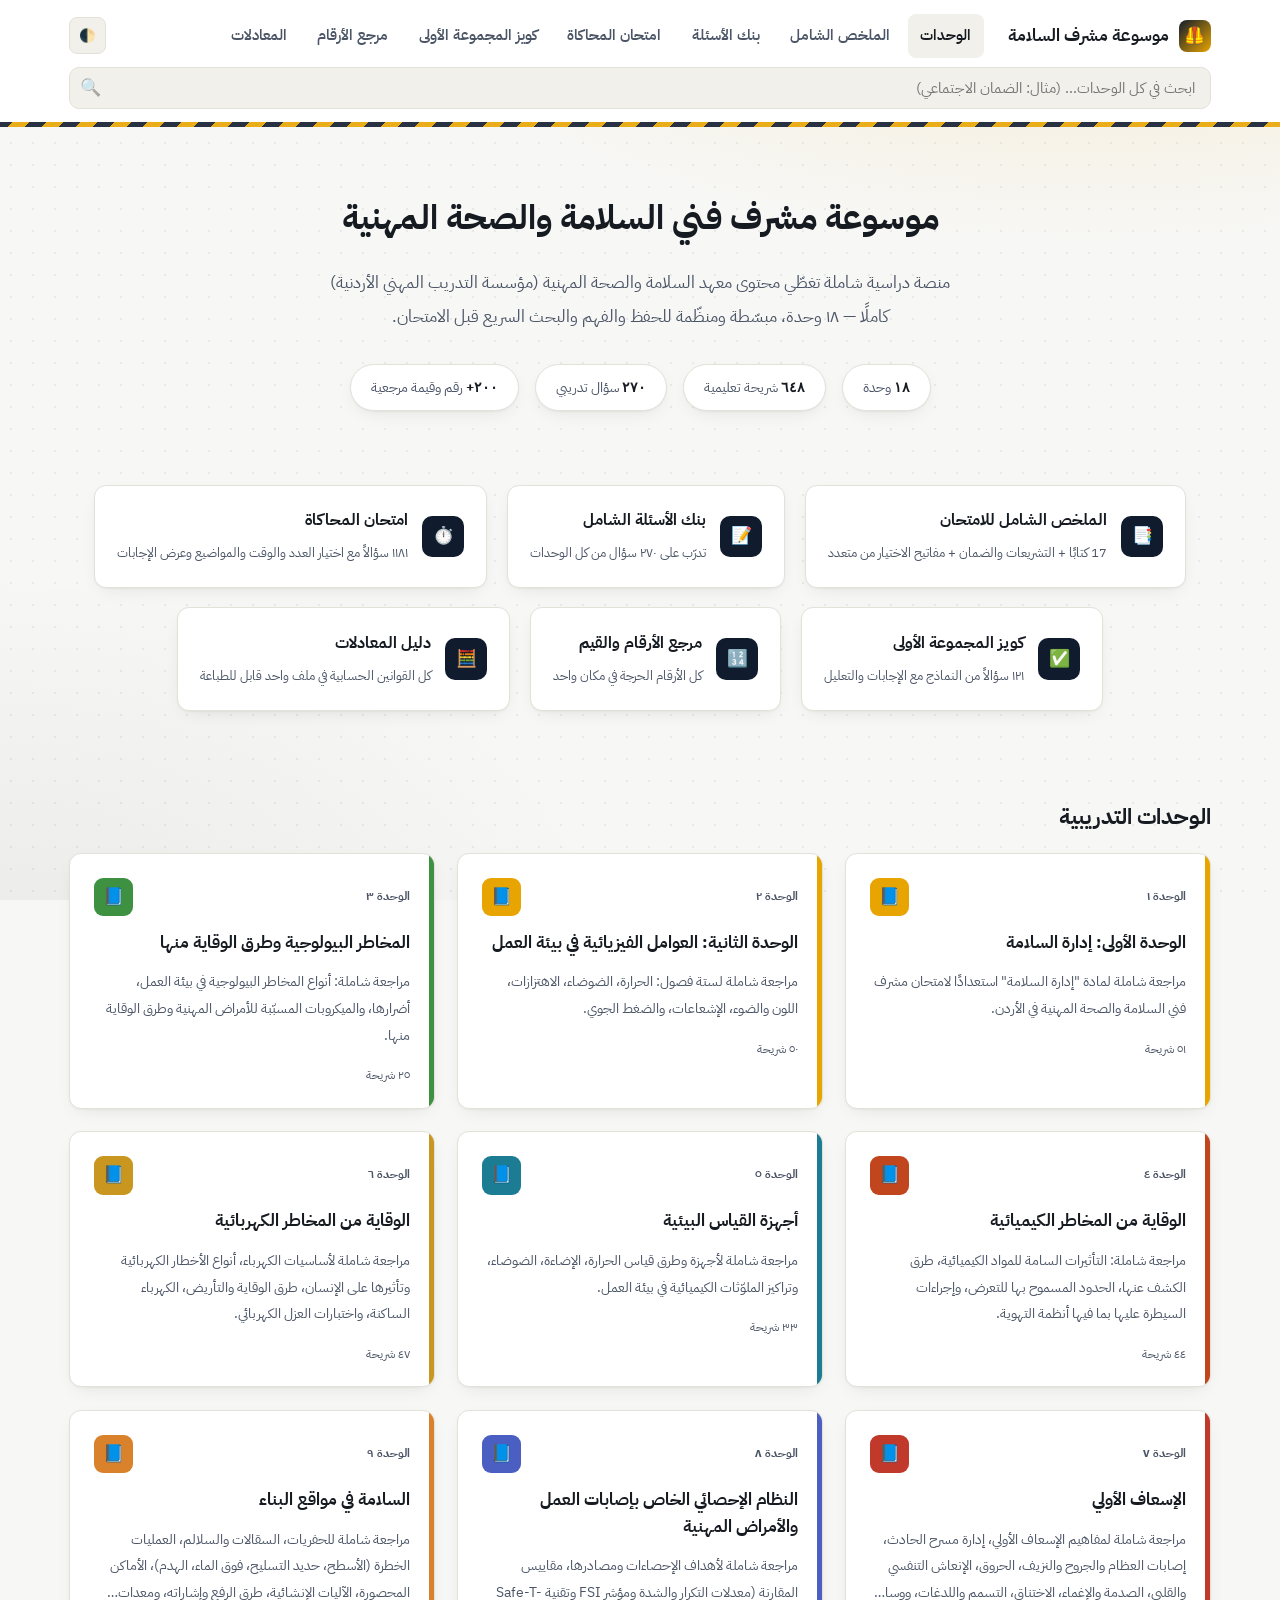
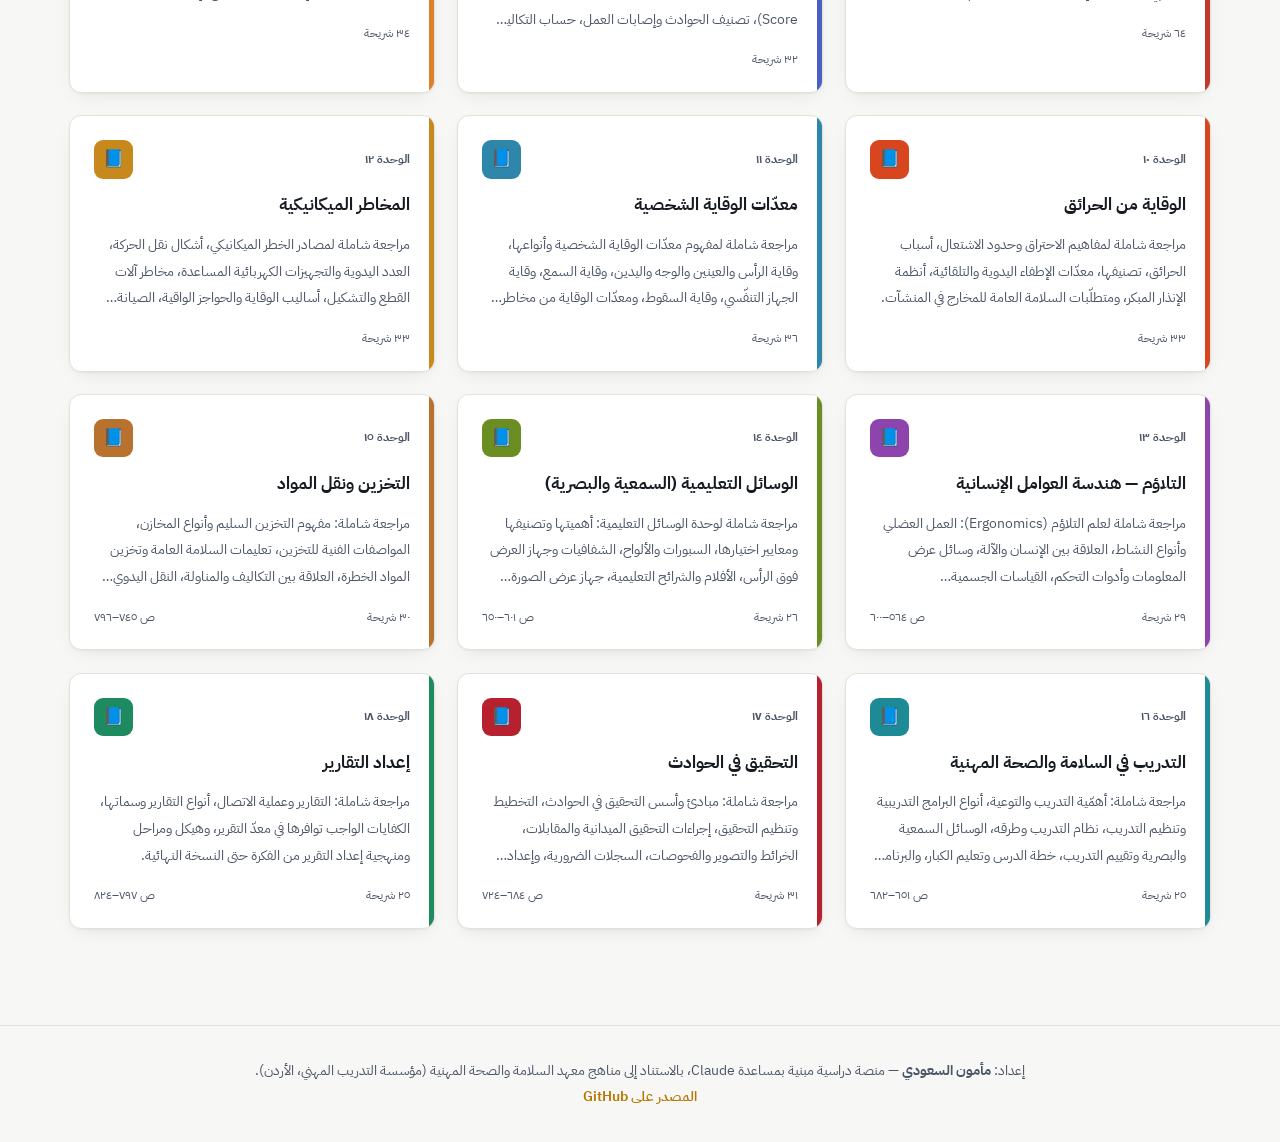
==== commit c170bd98: "إضافة امتحان المحاكاة: 1181 سؤالاً قابلة للتخصيص (العدد، الوقت، عرض الإجابات، المواضيع، النطاق) - da" ====
--- a/index.html
+++ b/index.html
@@ -21,6 +21,7 @@
       <a href="index.html" class="active">الوحدات</a>
       <a href="summary.html">الملخص الشامل</a>
       <a href="quiz.html">بنك الأسئلة</a>
+      <a href="exam.html">امتحان المحاكاة</a>
       <a href="group1-quiz.html">كويز المجموعة الأولى</a>
       <a href="numbers.html">مرجع الأرقام</a>
       <a href="equations.html">المعادلات</a>
@@ -54,6 +55,10 @@
     <a class="tool-card" href="quiz.html">
       <span class="ic">📝</span>
       <span><span class="tt">بنك الأسئلة الشامل</span><br><span class="ds">تدرّب على ٢٧٠ سؤال من كل الوحدات</span></span>
+    </a>
+    <a class="tool-card" href="exam.html">
+      <span class="ic">⏱️</span>
+      <span><span class="tt">امتحان المحاكاة</span><br><span class="ds">١١٨١ سؤالاً مع اختيار العدد والوقت والمواضيع وعرض الإجابات</span></span>
     </a>
     <a class="tool-card" href="group1-quiz.html">
       <span class="ic">✅</span>
